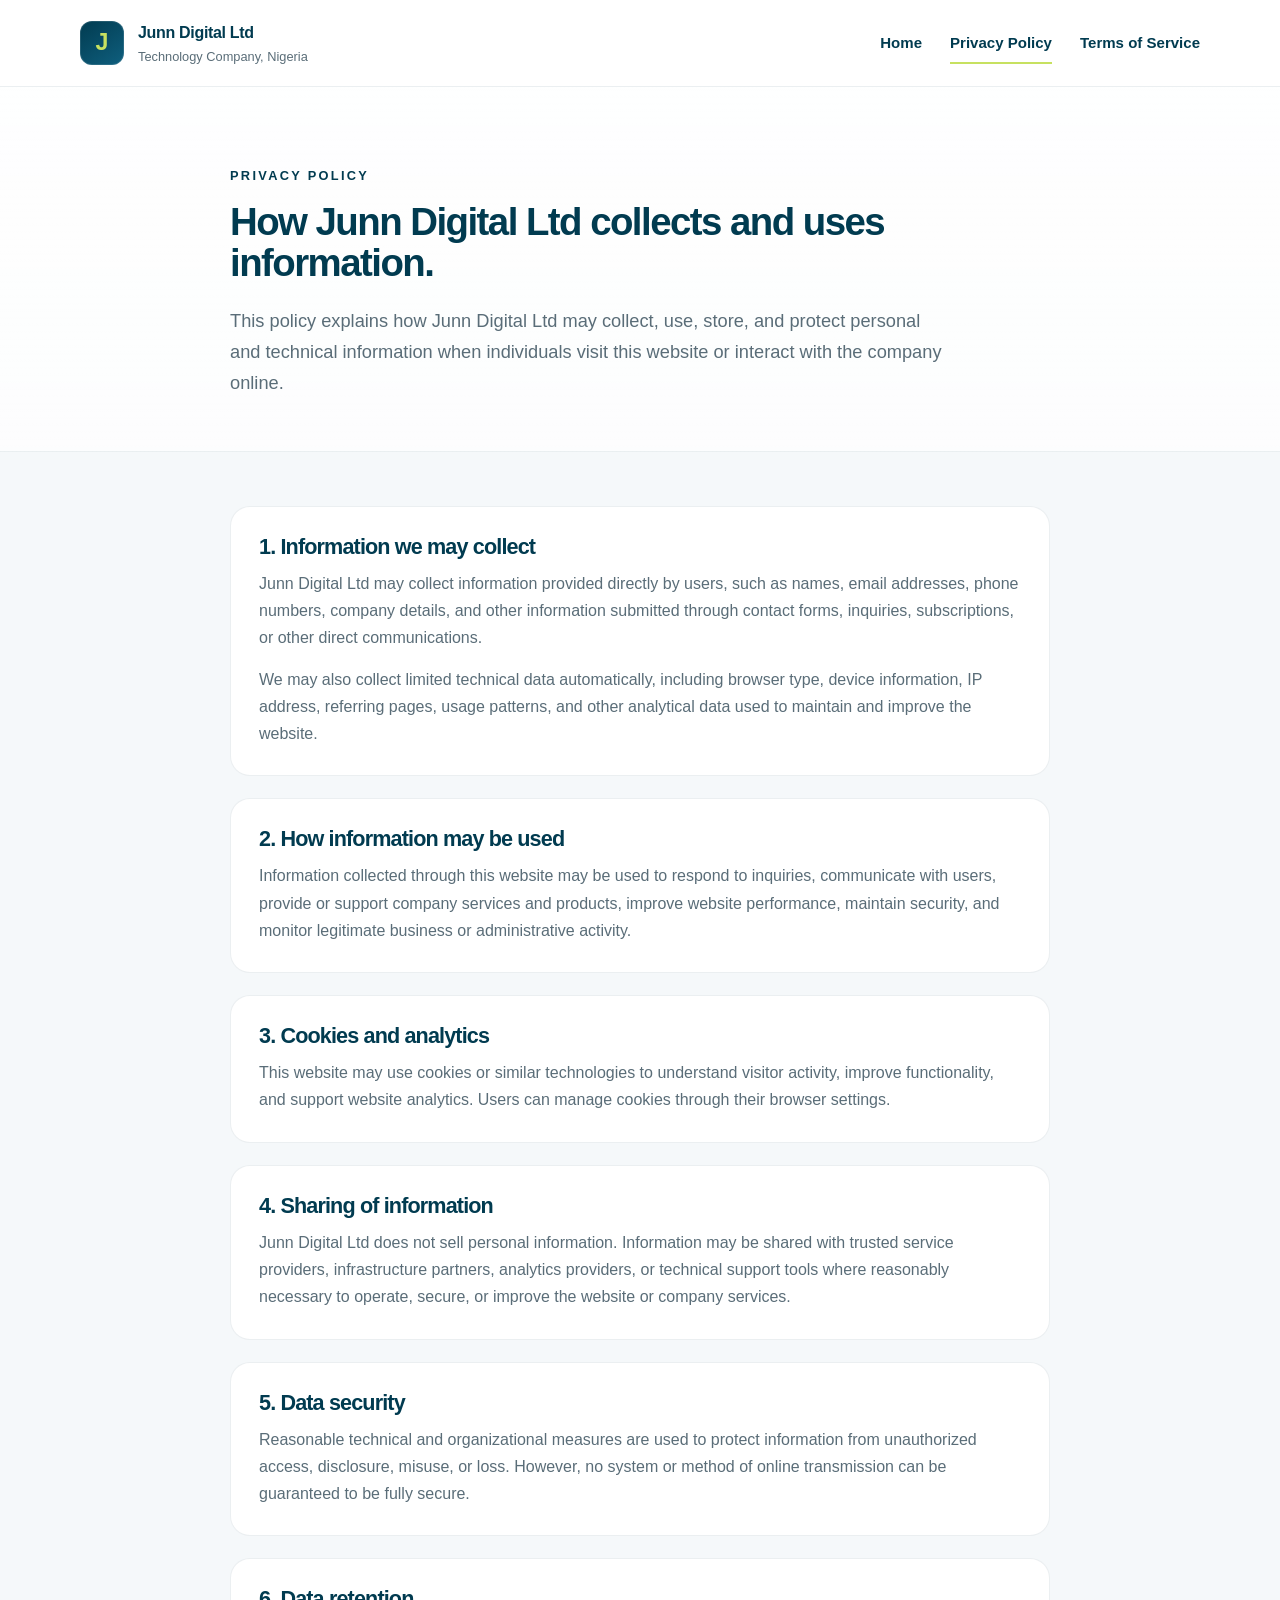
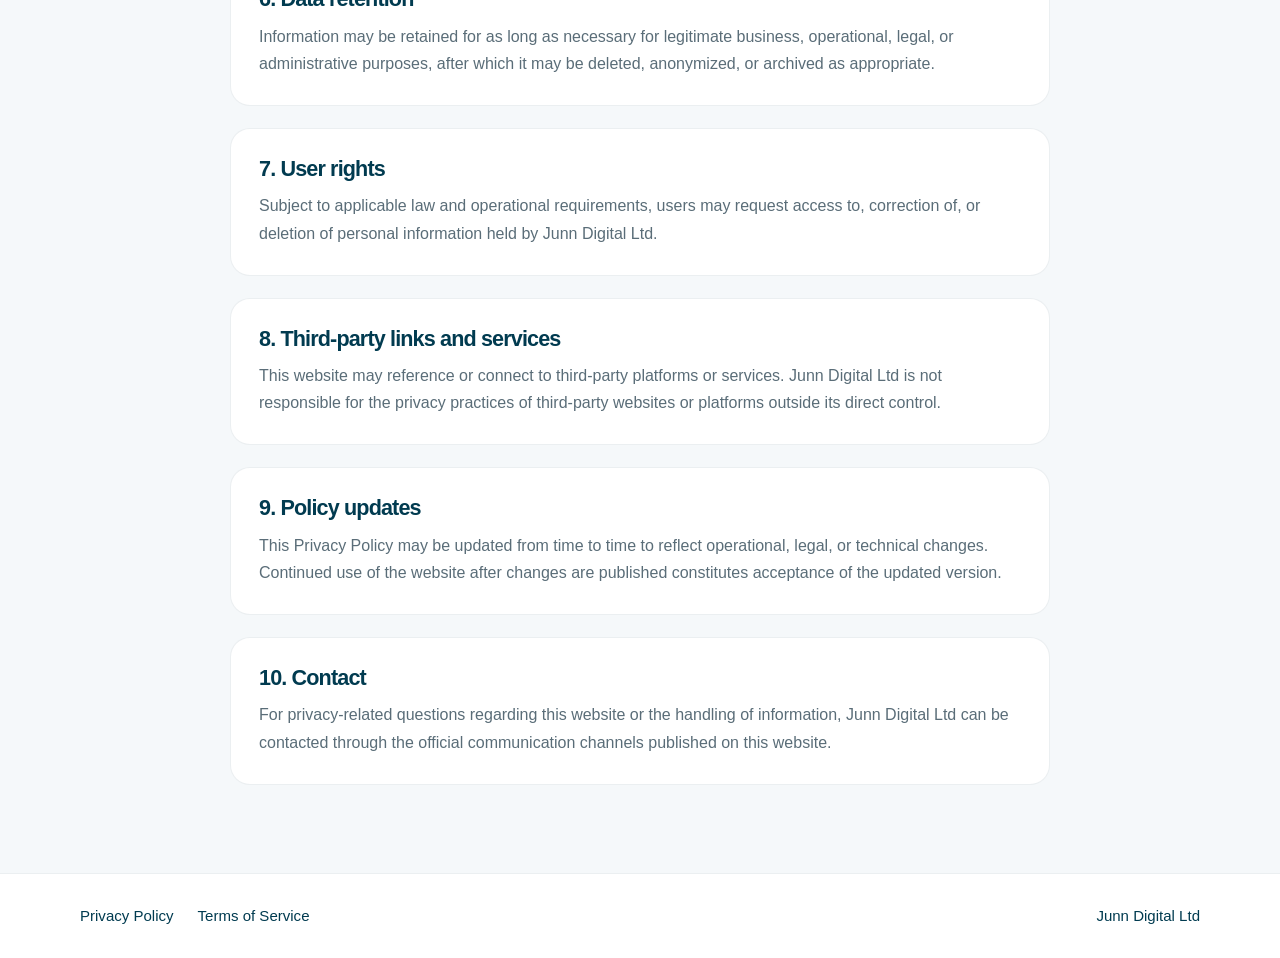
==== privacy-policy.html @ 58ccfc76 "Add initial static corporate website for Junn Digital Ltd" ====
<!DOCTYPE html>
<html lang="en">
<head>
  <meta charset="UTF-8" />
  <meta name="viewport" content="width=device-width, initial-scale=1.0" />
  <meta name="description" content="Privacy Policy for Junn Digital Ltd." />
  <title>Privacy Policy | Junn Digital Ltd</title>
  <link rel="stylesheet" href="styles.css" />
</head>
<body>
  <header class="site-header">
    <div class="container nav-wrap">
      <a href="index.html" class="brand" aria-label="Junn Digital Ltd home">
        <span class="brand-mark">J</span>
        <span class="brand-text-wrap">
          <span class="brand-name">Junn Digital Ltd</span>
          <span class="brand-tag">Technology Company, Nigeria</span>
        </span>
      </a>
      <nav class="nav-links" aria-label="Primary navigation">
        <a href="index.html">Home</a>
        <a href="privacy-policy.html" aria-current="page">Privacy Policy</a>
        <a href="terms-of-service.html">Terms of Service</a>
      </nav>
    </div>
  </header>

  <main class="legal-main">
    <section class="legal-hero">
      <div class="container narrow legal-head-wrap">
        <p class="eyebrow">Privacy Policy</p>
        <h1>How Junn Digital Ltd collects and uses information.</h1>
        <p class="lead legal-lead">
          This policy explains how Junn Digital Ltd may collect, use, store, and protect personal and technical information
          when individuals visit this website or interact with the company online.
        </p>
      </div>
    </section>

    <section class="section legal-section">
      <div class="container narrow legal-content">
        <div class="policy-item">
          <h2>1. Information we may collect</h2>
          <p>
            Junn Digital Ltd may collect information provided directly by users, such as names, email addresses,
            phone numbers, company details, and other information submitted through contact forms, inquiries,
            subscriptions, or other direct communications.
          </p>
          <p>
            We may also collect limited technical data automatically, including browser type, device information,
            IP address, referring pages, usage patterns, and other analytical data used to maintain and improve the website.
          </p>
        </div>

        <div class="policy-item">
          <h2>2. How information may be used</h2>
          <p>
            Information collected through this website may be used to respond to inquiries, communicate with users,
            provide or support company services and products, improve website performance, maintain security,
            and monitor legitimate business or administrative activity.
          </p>
        </div>

        <div class="policy-item">
          <h2>3. Cookies and analytics</h2>
          <p>
            This website may use cookies or similar technologies to understand visitor activity, improve functionality,
            and support website analytics. Users can manage cookies through their browser settings.
          </p>
        </div>

        <div class="policy-item">
          <h2>4. Sharing of information</h2>
          <p>
            Junn Digital Ltd does not sell personal information. Information may be shared with trusted service providers,
            infrastructure partners, analytics providers, or technical support tools where reasonably necessary to operate,
            secure, or improve the website or company services.
          </p>
        </div>

        <div class="policy-item">
          <h2>5. Data security</h2>
          <p>
            Reasonable technical and organizational measures are used to protect information from unauthorized access,
            disclosure, misuse, or loss. However, no system or method of online transmission can be guaranteed to be fully secure.
          </p>
        </div>

        <div class="policy-item">
          <h2>6. Data retention</h2>
          <p>
            Information may be retained for as long as necessary for legitimate business, operational, legal,
            or administrative purposes, after which it may be deleted, anonymized, or archived as appropriate.
          </p>
        </div>

        <div class="policy-item">
          <h2>7. User rights</h2>
          <p>
            Subject to applicable law and operational requirements, users may request access to, correction of,
            or deletion of personal information held by Junn Digital Ltd.
          </p>
        </div>

        <div class="policy-item">
          <h2>8. Third-party links and services</h2>
          <p>
            This website may reference or connect to third-party platforms or services. Junn Digital Ltd is not responsible
            for the privacy practices of third-party websites or platforms outside its direct control.
          </p>
        </div>

        <div class="policy-item">
          <h2>9. Policy updates</h2>
          <p>
            This Privacy Policy may be updated from time to time to reflect operational, legal, or technical changes.
            Continued use of the website after changes are published constitutes acceptance of the updated version.
          </p>
        </div>

        <div class="policy-item">
          <h2>10. Contact</h2>
          <p>
            For privacy-related questions regarding this website or the handling of information, Junn Digital Ltd can be contacted
            through the official communication channels published on this website.
          </p>
        </div>
      </div>
    </section>
  </main>

  <footer class="site-footer">
    <div class="container footer-wrap">
      <div class="footer-links">
        <a href="privacy-policy.html">Privacy Policy</a>
        <a href="terms-of-service.html">Terms of Service</a>
      </div>
      <p>Junn Digital Ltd</p>
    </div>
  </footer>
</body>
</html>
---- styles.css ----
:root {
  --primary: #013b50;
  --secondary: #c7e160;
  --text: #163040;
  --muted: #5a6d78;
  --line: #d8e2e7;
  --bg: #f5f8fa;
  --white: #ffffff;
  --hero-overlay: rgba(1, 59, 80, 0.04);
  --shadow: 0 18px 40px rgba(1, 59, 80, 0.08);
}

* {
  box-sizing: border-box;
}

html {
  scroll-behavior: smooth;
}

body {
  margin: 0;
  font-family: Inter, Arial, Helvetica, sans-serif;
  color: var(--text);
  background: var(--bg);
  line-height: 1.7;
}

a {
  color: inherit;
  text-decoration: none;
}

img {
  max-width: 100%;
  display: block;
}

.container {
  width: min(1120px, calc(100% - 40px));
  margin: 0 auto;
}

.narrow {
  width: min(820px, 100%);
}

.site-header {
  position: sticky;
  top: 0;
  z-index: 50;
  background: rgba(255, 255, 255, 0.96);
  backdrop-filter: blur(10px);
  border-bottom: 1px solid rgba(1, 59, 80, 0.08);
}

.nav-wrap {
  min-height: 86px;
  display: flex;
  align-items: center;
  justify-content: space-between;
  gap: 24px;
}

.brand {
  display: inline-flex;
  align-items: center;
  gap: 14px;
}

.brand-mark {
  width: 44px;
  height: 44px;
  display: inline-flex;
  align-items: center;
  justify-content: center;
  border-radius: 12px;
  background: linear-gradient(145deg, var(--primary), #0f5f7e);
  color: var(--secondary);
  font-size: 1.45rem;
  font-weight: 700;
  box-shadow: inset 0 0 0 1px rgba(255,255,255,0.12);
}

.brand-text-wrap {
  display: flex;
  flex-direction: column;
}

.brand-name {
  font-size: 1rem;
  font-weight: 700;
  color: var(--primary);
  letter-spacing: -0.02em;
}

.brand-tag {
  font-size: 0.8rem;
  color: var(--muted);
}

.nav-links {
  display: flex;
  align-items: center;
  gap: 28px;
  flex-wrap: wrap;
}

.nav-links a {
  font-size: 0.94rem;
  font-weight: 600;
  color: var(--primary);
}

.nav-links a[aria-current="page"] {
  position: relative;
}

.nav-links a[aria-current="page"]::after {
  content: "";
  position: absolute;
  left: 0;
  bottom: -8px;
  width: 100%;
  height: 2px;
  background: var(--secondary);
}

.hero {
  background:
    linear-gradient(180deg, rgba(255,255,255,0.7), rgba(255,255,255,0.9)),
    linear-gradient(135deg, var(--hero-overlay), rgba(199, 225, 96, 0.08));
  border-bottom: 1px solid rgba(1, 59, 80, 0.08);
}

.hero-grid {
  display: grid;
  grid-template-columns: minmax(0, 1.5fr) minmax(300px, 0.8fr);
  gap: 48px;
  padding: 92px 0 80px;
  align-items: end;
}

.eyebrow,
.section-label {
  margin: 0 0 14px;
  font-size: 0.8rem;
  font-weight: 800;
  letter-spacing: 0.18em;
  text-transform: uppercase;
  color: var(--primary);
}

.section-label-light {
  color: rgba(255,255,255,0.78);
}

.hero h1,
.section h2,
.legal-head-wrap h1 {
  margin: 0;
  line-height: 1.08;
  letter-spacing: -0.04em;
  color: var(--primary);
}

.hero h1 {
  max-width: 800px;
  font-size: clamp(2.6rem, 6vw, 4.9rem);
}

.lead {
  margin: 22px 0 0;
  max-width: 760px;
  font-size: 1.14rem;
  color: var(--muted);
}

.hero-panel {
  background: var(--white);
  border: 1px solid rgba(1, 59, 80, 0.09);
  border-radius: 24px;
  box-shadow: var(--shadow);
  padding: 26px;
}

.stat-block + .stat-block {
  margin-top: 20px;
  padding-top: 20px;
  border-top: 1px solid var(--line);
}

.stat-label {
  display: block;
  margin-bottom: 8px;
  font-size: 0.75rem;
  font-weight: 800;
  letter-spacing: 0.14em;
  text-transform: uppercase;
  color: var(--muted);
}

.stat-block strong {
  font-size: 1.02rem;
  line-height: 1.5;
  color: var(--primary);
}

.section {
  padding: 88px 0;
}

.section-muted {
  background: rgba(255,255,255,0.8);
  border-top: 1px solid rgba(1, 59, 80, 0.06);
  border-bottom: 1px solid rgba(1, 59, 80, 0.06);
}

.two-col {
  display: grid;
  grid-template-columns: repeat(2, minmax(0, 1fr));
  gap: 48px;
}

.intro-grid h2,
.section-head h2,
.legal-head-wrap h1,
.official-wrap h2 {
  font-size: clamp(2rem, 3vw, 3rem);
}

.section-head {
  max-width: 760px;
  margin-bottom: 34px;
}

.section-head.narrow {
  max-width: 680px;
}

.section-intro {
  margin: 16px 0 0;
  color: var(--muted);
  font-size: 1.05rem;
}

.feature-grid,
.product-grid {
  display: grid;
  grid-template-columns: repeat(3, minmax(0, 1fr));
  gap: 24px;
}

.product-grid {
  grid-template-columns: repeat(2, minmax(0, 1fr));
}

.feature-card,
.product-panel {
  background: var(--white);
  border: 1px solid rgba(1, 59, 80, 0.09);
  border-radius: 20px;
  padding: 26px;
  box-shadow: 0 10px 30px rgba(1, 59, 80, 0.05);
}

.feature-card h3,
.product-panel h3 {
  margin: 0 0 12px;
  font-size: 1.3rem;
  line-height: 1.2;
  color: var(--primary);
}

.feature-card p,
.product-panel p,
.policy-item p,
.intro-grid p,
.official-wrap p {
  margin: 0;
  color: var(--muted);
}

.official-section {
  background: linear-gradient(180deg, #023b50, #022f40);
}

.official-wrap {
  display: grid;
  grid-template-columns: minmax(0, 0.9fr) minmax(0, 1.1fr);
  gap: 48px;
  align-items: start;
}

.official-wrap h2,
.official-wrap p {
  color: var(--white);
}

.site-footer {
  background: #ffffff;
  border-top: 1px solid rgba(1, 59, 80, 0.08);
}

.footer-wrap {
  min-height: 84px;
  display: flex;
  align-items: center;
  justify-content: space-between;
  gap: 20px;
}

.footer-links {
  display: flex;
  gap: 24px;
  flex-wrap: wrap;
}

.footer-links a,
.site-footer p {
  margin: 0;
  font-size: 0.94rem;
  color: var(--primary);
}

.legal-main {
  min-height: calc(100vh - 170px);
}

.legal-hero {
  background: linear-gradient(180deg, rgba(255,255,255,0.95), rgba(255,255,255,0.75));
  border-bottom: 1px solid rgba(1, 59, 80, 0.08);
}

.legal-head-wrap {
  padding: 78px 0 52px;
}

.legal-lead {
  max-width: 720px;
}

.legal-section {
  padding-top: 54px;
}

.legal-content {
  display: grid;
  gap: 22px;
}

.policy-item {
  background: var(--white);
  border: 1px solid rgba(1, 59, 80, 0.08);
  border-radius: 20px;
  padding: 28px;
}

.policy-item h2 {
  margin: 0 0 12px;
  font-size: 1.35rem;
}

.policy-item p + p {
  margin-top: 14px;
}

@media (max-width: 980px) {
  .hero-grid,
  .two-col,
  .official-wrap,
  .feature-grid,
  .product-grid {
    grid-template-columns: 1fr;
  }

  .hero {
    padding-top: 0;
  }

  .hero-grid {
    padding: 72px 0 64px;
  }

  .section,
  .legal-head-wrap {
    padding-top: 72px;
    padding-bottom: 72px;
  }
}

@media (max-width: 720px) {
  .container {
    width: min(1120px, calc(100% - 28px));
  }

  .nav-wrap,
  .footer-wrap {
    align-items: flex-start;
    flex-direction: column;
    justify-content: center;
    padding: 18px 0;
  }

  .nav-links {
    gap: 16px;
  }

  .hero h1 {
    font-size: clamp(2.2rem, 11vw, 3.5rem);
  }

  .lead {
    font-size: 1rem;
  }

  .feature-card,
  .product-panel,
  .policy-item,
  .hero-panel {
    padding: 22px;
  }
}
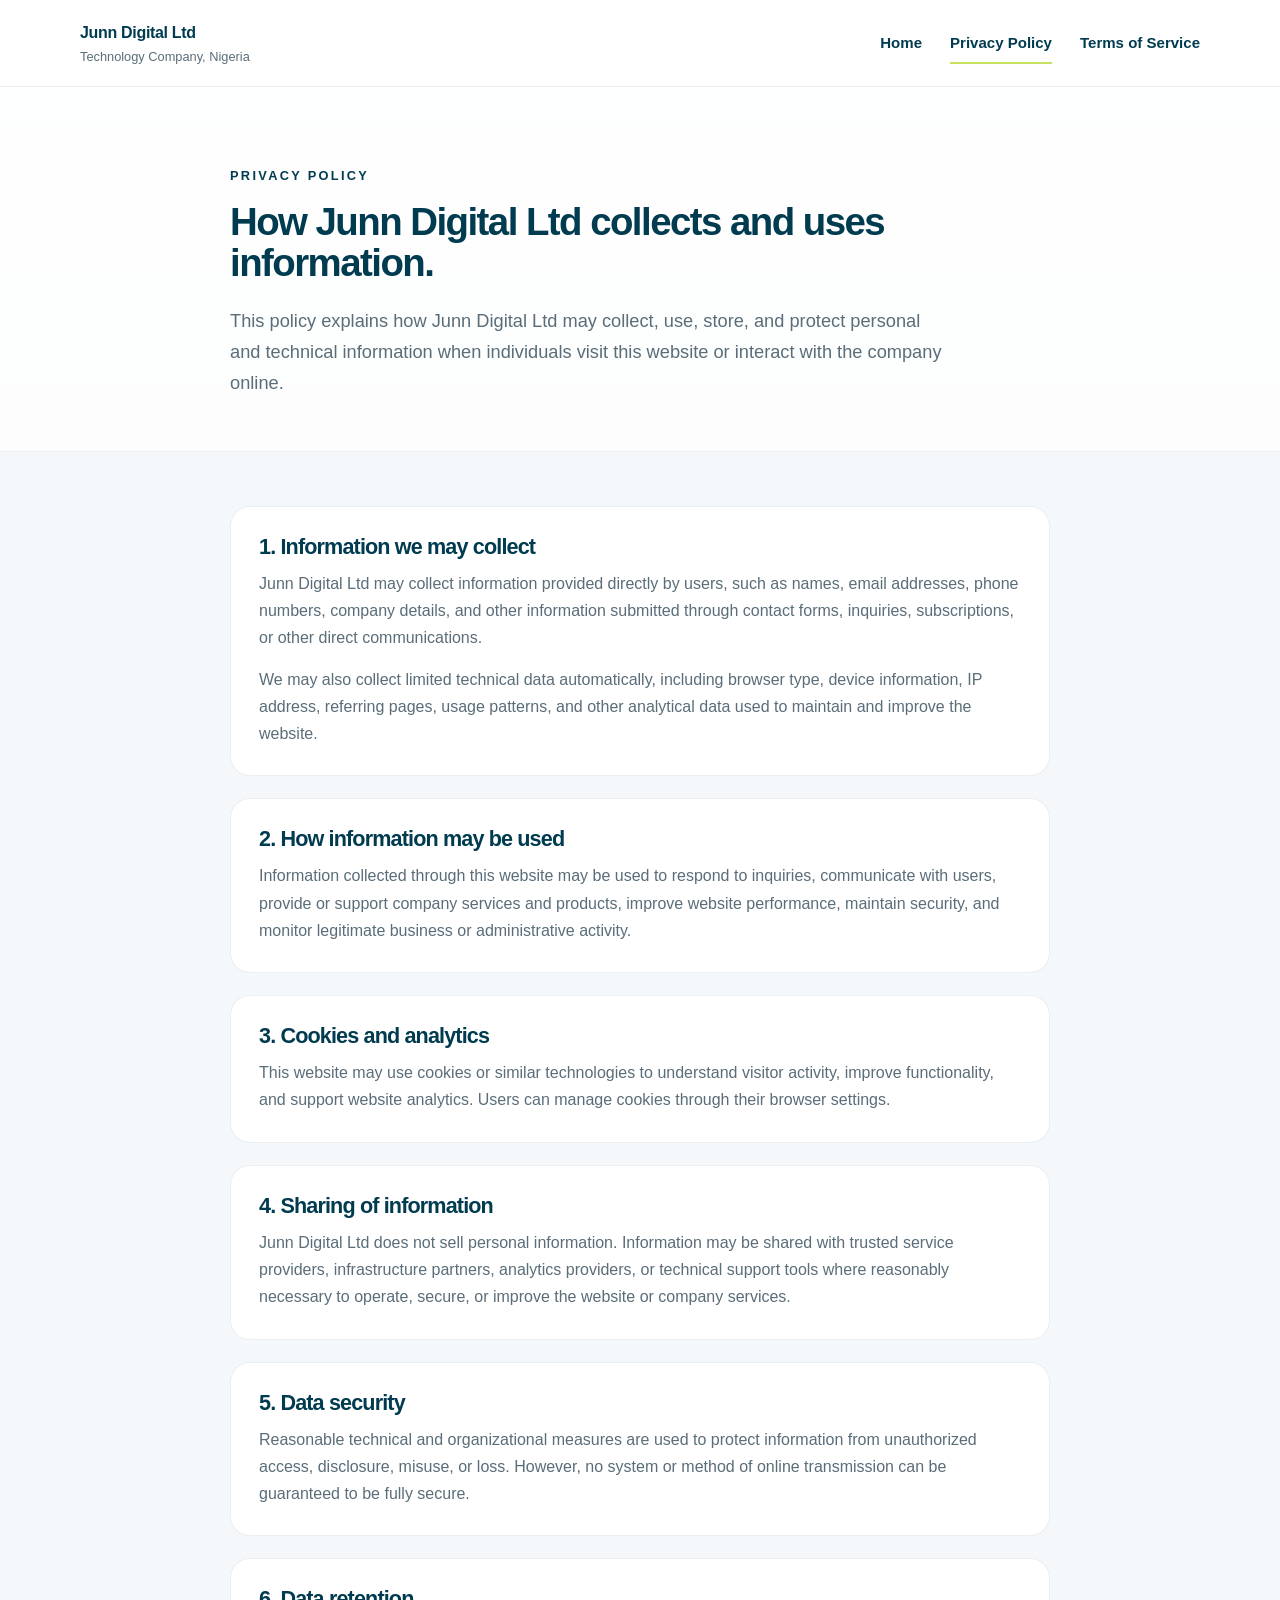
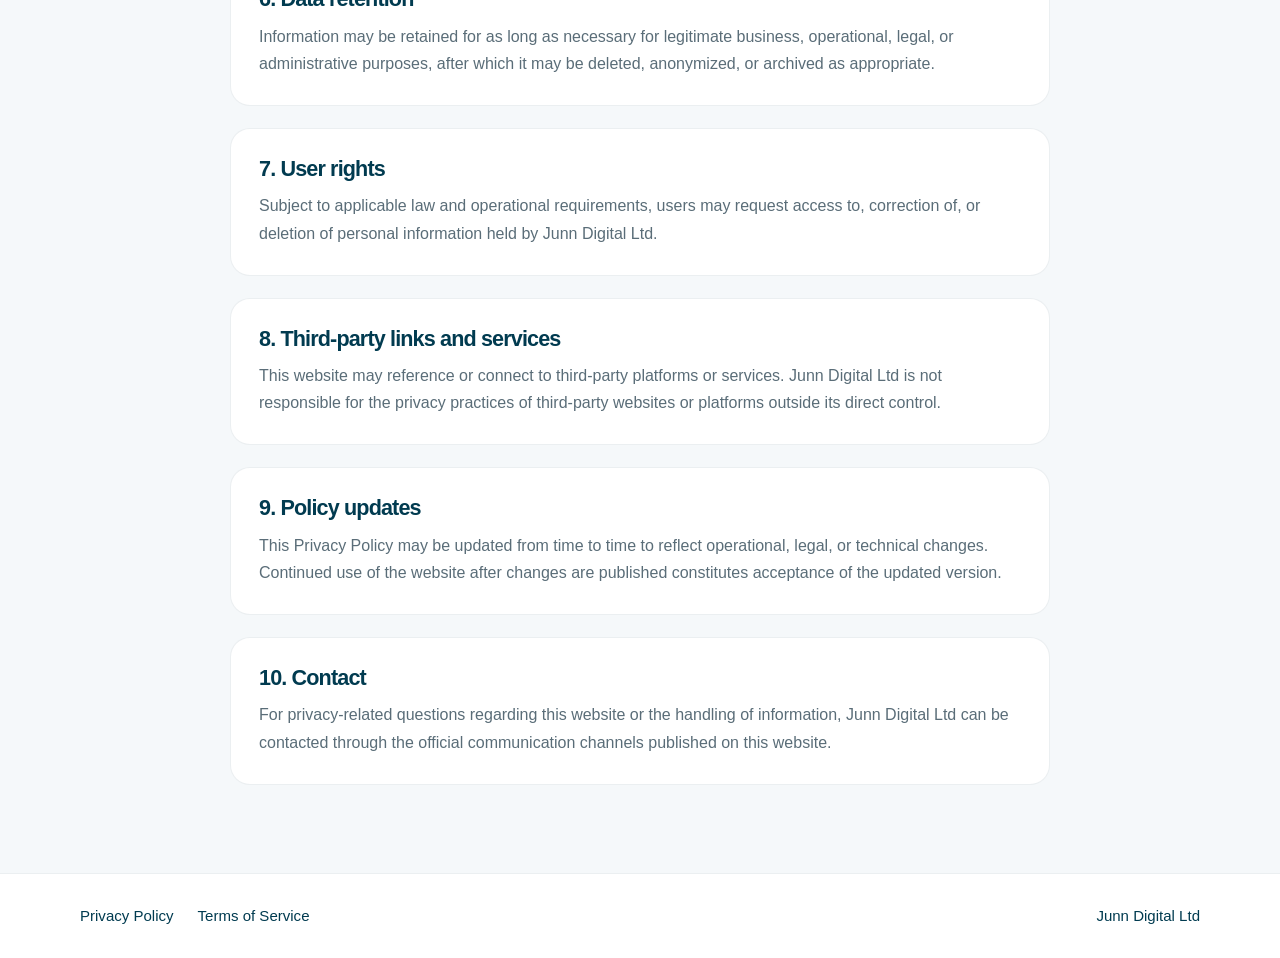
==== commit 50bf1ec9: "Add logo image to brand link in privacy policy Updated the brand link in the privacy policy to inclu" ====
--- a/privacy-policy.html
+++ b/privacy-policy.html
@@ -10,8 +10,8 @@
 <body>
   <header class="site-header">
     <div class="container nav-wrap">
-      <a href="index.html" class="brand" aria-label="Junn Digital Ltd home">
-        <span class="brand-mark">J</span>
+      <a href="index.html" class="brand" aria-label="Junn Digital Ltd home"
+        <img src="assets/Junn-digital-logo.png" alt="Junn Digital Ltd" class="logo">
         <span class="brand-text-wrap">
           <span class="brand-name">Junn Digital Ltd</span>
           <span class="brand-tag">Technology Company, Nigeria</span>
@@ -138,5 +138,9 @@
       <p>Junn Digital Ltd</p>
     </div>
   </footer>
+  <script>
+    window.si = window.si || function () { (window.siq = window.siq || []).push(arguments); };
+  </script>
+  <script defer src="/_vercel/speed-insights/script.js"></script>
 </body>
 </html>
--- a/styles.css
+++ b/styles.css
@@ -24,6 +24,11 @@
   color: var(--text);
   background: var(--bg);
   line-height: 1.7;
+}
+
+.logo {
+  height: 80px;
+  width: auto;
 }
 
 a {
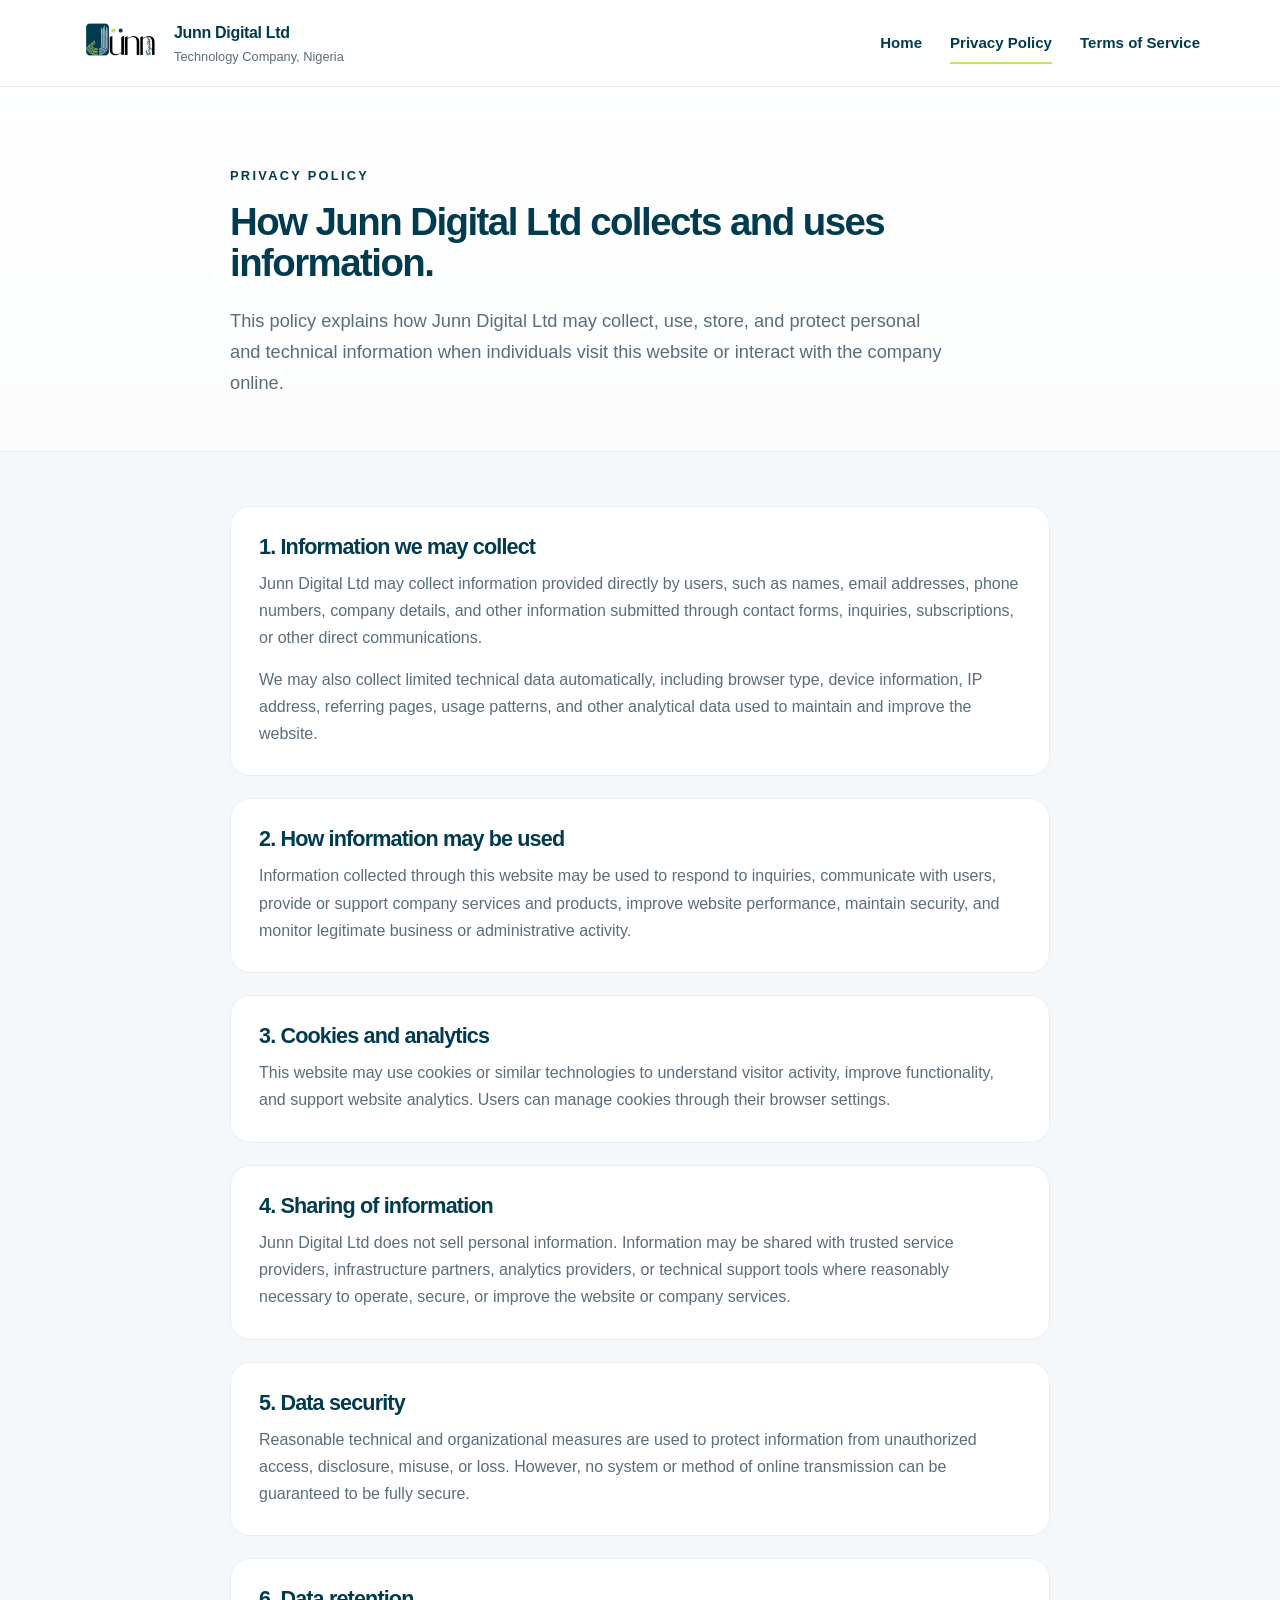
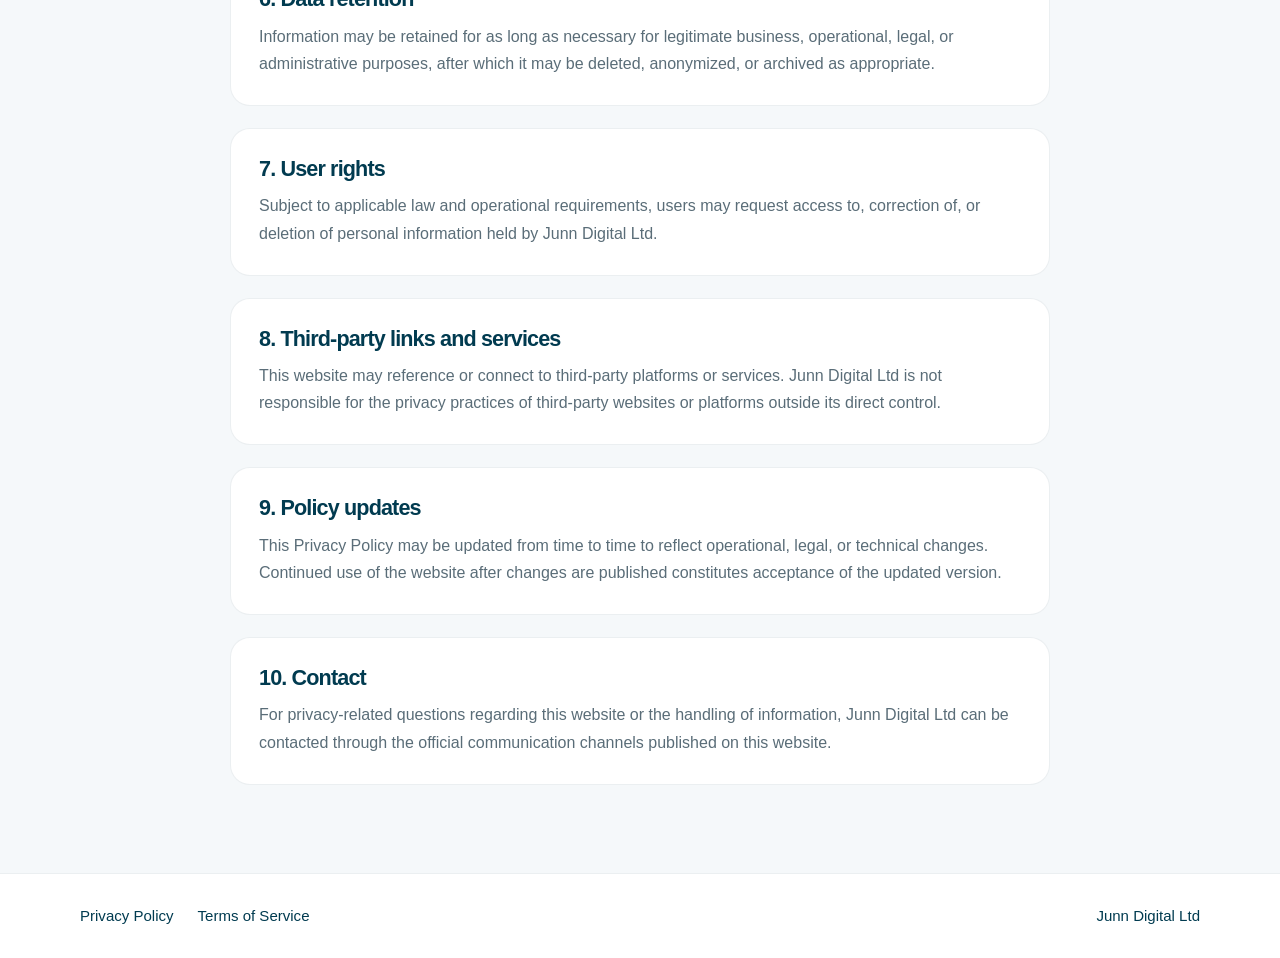
==== commit 1fb55506: "Fix HTML formatting in privacy policy header" ====
--- a/privacy-policy.html
+++ b/privacy-policy.html
@@ -10,7 +10,7 @@
 <body>
   <header class="site-header">
     <div class="container nav-wrap">
-      <a href="index.html" class="brand" aria-label="Junn Digital Ltd home"
+      <a href="index.html" class="brand" aria-label="Junn Digital Ltd home">
         <img src="assets/Junn-digital-logo.png" alt="Junn Digital Ltd" class="logo">
         <span class="brand-text-wrap">
           <span class="brand-name">Junn Digital Ltd</span>
